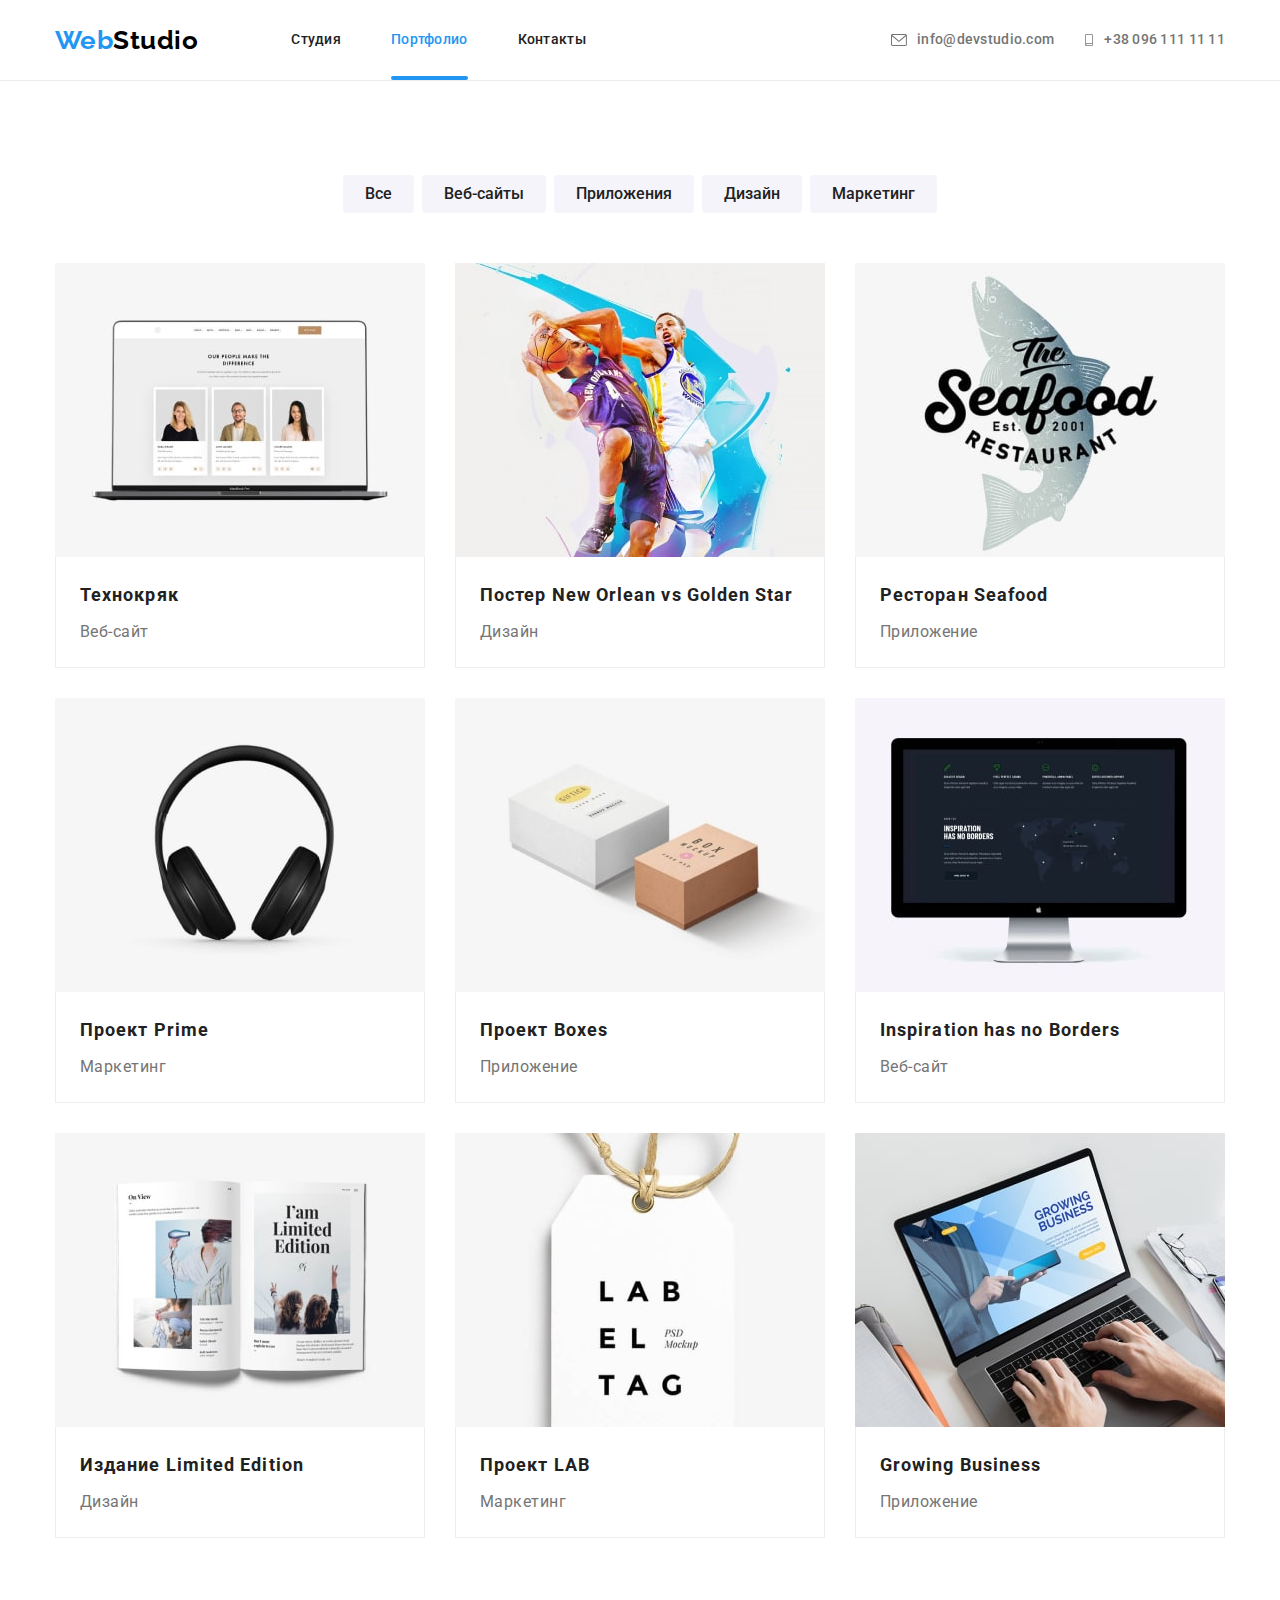
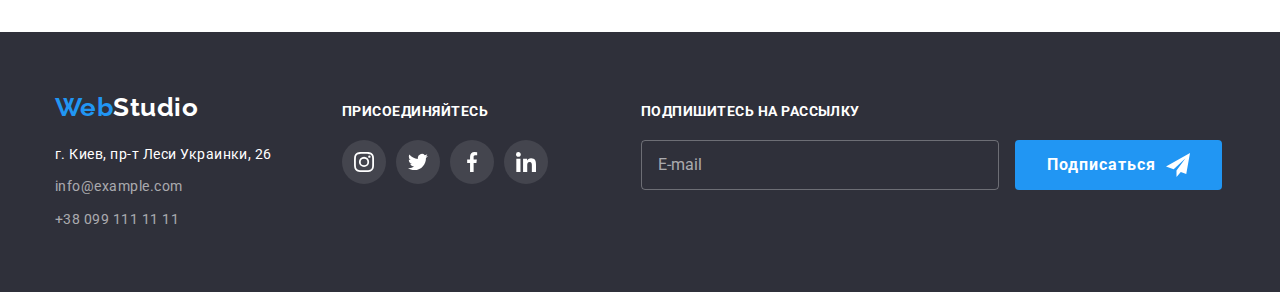
==== portfolio.html @ a0e7c6e5 "Add HW7" ====
<!DOCTYPE html>
<html lang="ru">
  <head>
    <meta charset="UTF-8" />
    <meta http-equiv="X-UA-Compatible" content="IE=edge" />
    <meta name="viewport" content="width=device-width, initial-scale=1.0" />
    <title>Web Studio (Version 2.1)</title>
    <link rel="preconnect" href="https://fonts.googleapis.com" />
    <link rel="preconnect" href="https://fonts.gstatic.com" crossorigin />
    <link
      href="https://fonts.googleapis.com/css2?family=Raleway:wght@700&family=Roboto:wght@400;500;700;900&display=swap"
      rel="stylesheet"
    />
    <link
      rel="stylesheet"
      href="https://cdnjs.cloudflare.com/ajax/libs/modern-normalize/1.1.0/modern-normalize.min.css"
    />
    <link rel="stylesheet" href="./css/styles.css" />
  </head>
  <body>
    <header class="page-header">
      <div class="container main-nav">
        <nav class="main-nav">
          <a href="./index.html" class="logo"><span class="logo-blue">Web</span>Studio</a>
          <ul class="site-nav list">
            <li class="item"><a href="./index.html" class="site-nav-link">Студия</a></li>
            <li class="item">
              <a href="./portfolio.html" class="site-nav-link current">Портфолио</a>
            </li>
            <li class="item"><a href="#" class="site-nav-link">Контакты</a></li>
          </ul>
        </nav>
        <ul class="nav-contacts list">
          <li class="item">
            <a href="mailto:info@devstudio.com" class="nav-contacts-link"
              ><svg class="header-icon" width="16px" height="12px">
                <use href="./images/icons.svg#mail"></use></svg
              >info@devstudio.com</a
            >
          </li>
          <li class="item">
            <a href="tel:+380961111111" class="nav-contacts-link"
              ><svg class="header-icon" width="10px" height="12px">
                <use href="./images/icons.svg#smartphone"></use></svg
              >+38 096 111 11 11</a
            >
          </li>
        </ul>
      </div>
    </header>
    <main>
      <section class="padding">
        <div class="container">
          <ul class="filters">
            <li class="item">
              <button type="button" class="filter secondary">Все</button>
            </li>
            <li class="item">
              <button type="button" class="filter secondary">Веб-сайты</button>
            </li>
            <li class="item">
              <button type="button" class="filter secondary">Приложения</button>
            </li>
            <li class="item">
              <button type="button" class="filter secondary">Дизайн</button>
            </li>
            <li class="item">
              <button type="button" class="filter secondary">Маркетинг</button>
            </li>
          </ul>
          <ul class="filter-products list">
            <li class="item">
              <a href="#" class="products-link">
                <div class="products-thumb">
                  <img
                    src="./images/portfolio/techno.jpg"
                    alt="Технокряк"
                    width="370"
                    height="294"
                    class="photo"
                  />
                  <div class="products-overlay">
                    <p class="thumb-text">
                      Ресурс предлагает комплексные предложения с разным уровнем функционала и
                      сервисов. Все это позволит посетителю получить исчерпывающие сведения о
                      компании или частном лице.
                    </p>
                  </div>
                </div>
                <div class="products-info">
                  <h3 class="products">Технокряк</h3>
                  <p class="products-text">Веб-сайт</p>
                </div>
              </a>
            </li>
            <li class="item">
              <a href="#" class="products-link"
                ><div class="products-thumb">
                  <img
                    src="./images/portfolio/neworlean.jpg"
                    alt="Постер New Orlean vs Golden Star"
                    width="370"
                    height="294"
                    class="photo"
                  />
                  <div class="products-overlay">
                    <p class="thumb-text">
                      Ресурс предлагает комплексные предложения с разным уровнем функционала и
                      сервисов. Все это позволит посетителю получить исчерпывающие сведения о
                      компании или частном лице.
                    </p>
                  </div>
                </div>
                <div class="products-info">
                  <h3 class="products">Постер New Orlean vs Golden Star</h3>
                  <p class="products-text">Дизайн</p>
                </div>
              </a>
            </li>
            <li class="item">
              <a href="#" class="products-link"
                ><div class="products-thumb">
                  <img
                    src="./images/portfolio/seafood.jpg"
                    alt="Ресторан Seafood"
                    width="370"
                    height="294"
                    class="photo"
                  />
                  <div class="products-overlay">
                    <p class="thumb-text">
                      Ресурс предлагает комплексные предложения с разным уровнем функционала и
                      сервисов. Все это позволит посетителю получить исчерпывающие сведения о
                      компании или частном лице.
                    </p>
                  </div>
                </div>
                <div class="products-info">
                  <h3 class="products">Ресторан Seafood</h3>
                  <p class="products-text">Приложение</p>
                </div>
              </a>
            </li>
            <li class="item">
              <a href="#" class="products-link"
                ><div class="products-thumb">
                  <img
                    src="./images/portfolio/prime.jpg"
                    alt="Проект Prime"
                    width="370"
                    height="294"
                    class="photo"
                  />
                  <div class="products-overlay">
                    <p class="thumb-text">
                      Ресурс предлагает комплексные предложения с разным уровнем функционала и
                      сервисов. Все это позволит посетителю получить исчерпывающие сведения о
                      компании или частном лице.
                    </p>
                  </div>
                </div>
                <div class="products-info">
                  <h3 class="products">Проект Prime</h3>
                  <p class="products-text">Маркетинг</p>
                </div>
              </a>
            </li>
            <li class="item">
              <a href="#" class="products-link"
                ><div class="products-thumb">
                  <img
                    src="./images/portfolio/boxes.jpg"
                    alt="Проект Boxes"
                    width="370"
                    height="294"
                    class="photo"
                  />
                  <div class="products-overlay">
                    <p class="thumb-text">
                      Ресурс предлагает комплексные предложения с разным уровнем функционала и
                      сервисов. Все это позволит посетителю получить исчерпывающие сведения о
                      компании или частном лице.
                    </p>
                  </div>
                </div>
                <div class="products-info">
                  <h3 class="products">Проект Boxes</h3>
                  <p class="products-text">Приложение</p>
                </div>
              </a>
            </li>
            <li class="item">
              <a href="#" class="products-link"
                ><div class="products-thumb">
                  <img
                    src="./images/portfolio/inspiration.jpg"
                    alt="Inspiration has no Borders"
                    width="370"
                    height="294"
                    class="photo"
                  />
                  <div class="products-overlay">
                    <p class="thumb-text">
                      Ресурс предлагает комплексные предложения с разным уровнем функционала и
                      сервисов. Все это позволит посетителю получить исчерпывающие сведения о
                      компании или частном лице.
                    </p>
                  </div>
                </div>
                <div class="products-info">
                  <h3 class="products">Inspiration has no Borders</h3>
                  <p class="products-text">Веб-сайт</p>
                </div>
              </a>
            </li>
            <li class="item">
              <a href="#" class="products-link"
                ><div class="products-thumb">
                  <img
                    src="./images/portfolio/limitededition.jpg"
                    alt="Издание Limited Edition"
                    width="370"
                    height="294"
                    class="photo"
                  />
                  <div class="products-overlay">
                    <p class="thumb-text">
                      Ресурс предлагает комплексные предложения с разным уровнем функционала и
                      сервисов. Все это позволит посетителю получить исчерпывающие сведения о
                      компании или частном лице.
                    </p>
                  </div>
                </div>
                <div class="products-info">
                  <h3 class="products">Издание Limited Edition</h3>
                  <p class="products-text">Дизайн</p>
                </div>
              </a>
            </li>
            <li class="item">
              <a href="#" class="products-link"
                ><div class="products-thumb">
                  <img
                    src="./images/portfolio/lab.jpg"
                    alt="Проект LAB"
                    width="370"
                    height="294"
                    class="photo"
                  />
                  <div class="products-overlay">
                    <p class="thumb-text">
                      Ресурс предлагает комплексные предложения с разным уровнем функционала и
                      сервисов. Все это позволит посетителю получить исчерпывающие сведения о
                      компании или частном лице.
                    </p>
                  </div>
                </div>
                <div class="products-info">
                  <h3 class="products">Проект LAB</h3>
                  <p class="products-text">Маркетинг</p>
                </div>
              </a>
            </li>
            <li class="item">
              <a href="#" class="products-link"
                ><div class="products-thumb">
                  <img
                    src="./images/portfolio/growingbusiness.jpg"
                    alt="Growing Business"
                    width="370"
                    height="294"
                    class="photo"
                  />
                  <div class="products-overlay">
                    <p class="thumb-text">
                      Ресурс предлагает комплексные предложения с разным уровнем функционала и
                      сервисов. Все это позволит посетителю получить исчерпывающие сведения о
                      компании или частном лице.
                    </p>
                  </div>
                </div>
                <div class="products-info">
                  <h3 class="products">Growing Business</h3>
                  <p class="products-text">Приложение</p>
                </div>
              </a>
            </li>
          </ul>
        </div>
      </section>
    </main>
    <footer class="footer">
      <div class="footer-container">
        <div>
          <a href="./index.html" class="logo-bottom"><span class="logo-blue">Web</span>Studio</a>
          <address class="address">
            <ul class="list">
              <li class="item">
                <a
                  href="https://goo.gl/maps/PjhiyyhhmWiJJiV29"
                  target="_blank"
                  rel="noopener noreferrer"
                  class="list-address"
                  >г. Киев, пр-т Леси Украинки, 26</a
                >
              </li>
              <li class="item">
                <a href="mailto:info@example.com" class="list-contacts">info@example.com</a>
              </li>
              <li class="item">
                <a href="tel:+380991111111" class="list-contacts">+38 099 111 11 11</a>
              </li>
            </ul>
          </address>
        </div>
        <div class="join-container">
          <h3 class="title">Присоединяйтесь</h3>
          <ul class="join-links">
            <li class="list">
              <a href="#" class="join-icon"
                ><svg width="20" height="20">
                  <use href="./images/icons.svg#instagram"></use></svg
              ></a>
            </li>
            <li class="list">
              <a href="#" class="join-icon"
                ><svg width="20" height="20">
                  <use href="./images/icons.svg#twitter"></use></svg
              ></a>
            </li>
            <li class="list">
              <a href="#" class="join-icon"
                ><svg width="20" height="20">
                  <use href="./images/icons.svg#facebook"></use></svg
              ></a>
            </li>
            <li class="list">
              <a href="#" class="join-icon">
                <svg width="20" height="20">
                  <use href="./images/icons.svg#linkedin"></use></svg
              ></a>
            </li>
          </ul>
        </div>
        <div class="mail-container">
          <h3 class="title">Подпишитесь на рассылку</h3>
          <form class="mail-form" autocomplete="off">
            <input type="email" name="email" placeholder="E-mail" class="mail-input" />
            <button type="submit" class="button primary mail-button">
              Подписаться
              <svg class="icon-mail" width="24" height="24">
                <use href="./images/icons.svg#send"></use>
              </svg>
            </button>
          </form>
        </div>
      </div>
    </footer>
  </body>
</html>
---- css/styles.css ----
:root {
  --primary-text-color: #757575;
  --background-color-main: #ffffff;
  --background-color-secondary: #2f303a;
  --accent-color: #2196f3;
  --secondary-text-color: #212121;
  --logo-main-color: #000000;
  --logo-second-color: #ffffff;
  --icon-main-color: #afb1b8;
}

body {
  background-color: var(--background-color-main);
  color: var(--primary-text-color);
  font-family: Roboto, sans-serif;
  letter-spacing: 0.03em;
}

/* Дополнительные функции */

.list {
  margin: 0px;
  padding: 0px;
  list-style: none;
}

.padding {
  padding-top: 94px;
  padding-bottom: 94px;
}

.margin-bottom {
  margin-top: 94px;
  margin-bottom: 94px;
}

/* Header Section */

.page-header {
  border-bottom: 1px solid #ececec;
}

.container {
  margin: 0 auto;
  padding: 0px 15px;
  width: 1200px;
}

/* Logo */

.logo {
  color: var(--logo-main-color);
  text-decoration: none;
  font-family: Raleway, Tahoma, sans-serif;
  font-weight: 700;
  font-size: 26px;
  line-height: 1.19;
}

.logo-blue {
  color: var(--accent-color);
  text-decoration: none;
  font-family: Raleway, Tahoma, sans-serif;
  font-weight: 700;
  font-size: 26px;
  line-height: 1.19;
}

.logo-bottom {
  display: inline-block;
  margin-bottom: 20px;

  color: var(--logo-second-color);
  text-decoration: none;
  font-family: Raleway, Tahoma, sans-serif;
  font-weight: 700;
  font-size: 26px;
  line-height: 1.19;
}

/* Site-nav */

.site-nav {
  display: flex;
  margin-left: 93px;

  font-weight: 500;
  font-size: 14px;
  line-height: 1.14;
  letter-spacing: 0.02em;
  color: var(--secondary-text-color);
}

.site-nav .item + .item {
  margin-left: 50px;
}

.site-nav-link {
  position: relative;
  transition: color 250ms cubic-bezier(0.4, 0, 0.2, 1);

  display: block;
  padding-top: 32px;
  padding-bottom: 32px;

  color: var(--secondary-text-color);
  text-decoration: none;
}

.current {
  color: var(--accent-color);
}

.current::after {
  content: '';
  position: absolute;
  left: 0;
  bottom: 0;

  display: inline-block;
  width: 100%;
  height: 4px;
  background-color: var(--accent-color);
  border-radius: 2px;
}

/* Main-nav */

.main-nav {
  display: flex;
  align-items: center;
}

/* Nav-contacts */

.nav-contacts {
  display: flex;
  margin-left: auto;
}

.nav-contacts .item + .item {
  margin-left: 30px;
}

.site-nav-link:hover,
.site-nav-link:focus,
.nav-contacts-link:hover,
.nav-contacts-link:focus,
.list-address:hover,
.list-address:focus,
.list-contacts:hover,
.list-contacts:focus {
  color: var(--accent-color);
}

.nav-contacts-link {
  display: flex;
  align-items: center;
  padding-top: 32px;
  padding-bottom: 32px;
  transition: color 250ms cubic-bezier(0.4, 0, 0.2, 1);

  font-weight: 500;
  font-size: 14px;
  line-height: 1.14;
  letter-spacing: 0.02em;
  color: inherit;
  text-decoration: none;
}

/* Main Section */

.hero {
  padding-top: 200px;
  padding-bottom: 200px;
  text-align: center;
  background-color: #c4c4c4;
}

.overlay {
  max-width: 1600px;
  height: 600px;
  margin-left: auto;
  margin-right: auto;
  background-image: linear-gradient(to bottom, rgba(47, 48, 58, 0.4), rgba(47, 48, 58, 0.4)),
    url(../images/companyteam.jpg);
}

.hero-title {
  max-width: 696px;
  margin-top: 0px;
  margin-right: auto;
  margin-bottom: 30px;
  margin-left: auto;
  text-align: center;

  font-weight: 900;
  font-size: 44px;
  line-height: 1.36;
  letter-spacing: 0.06em;
  text-transform: uppercase;
  color: var(--background-color-main);
}

.button.primary {
  padding: 10px 32px;
  border-radius: 4px;
  min-width: 200px;
  text-align: center;
  border: none;
  transition: background-color 250ms cubic-bezier(0.4, 0, 0.2, 1);

  font-weight: 700;
  font-size: 16px;
  line-height: 1.88;
  letter-spacing: 0.06em;
  background-color: var(--accent-color);
  color: var(--background-color-main);
  cursor: pointer;
}

.button.primary:hover,
.button.primary:focus {
  background-color: #188ce8;
  color: var(--background-color-main);
}

/* Section-details */

.section-details-info {
  display: flex;
}

.section-details-info .item + .item {
  margin-left: 30px;
}

.section-details .title {
  color: var(--secondary-text-color);
}

.title {
  margin-top: 0px;
  margin-bottom: 10px;
  font-weight: 700;
  font-size: 14px;
  line-height: 1.14;
  text-transform: uppercase;
}

.section-details-text {
  width: 270px;
  margin-top: 0px;
  margin-bottom: 0px;
  font-size: 14px;
  line-height: 1.71;
}

/* Section-photo */

.section-photo {
  padding-bottom: 94px;
}

.section-photo-info {
  display: flex;
}

.img {
  display: block;
}

.section-photo-info .item + .item {
  margin-left: 30px;
}

.main-title {
  margin: 0 auto 50px;

  font-weight: 700;
  font-size: 36px;
  line-height: 1.16;
  text-align: center;
  color: var(--secondary-text-color);
}

.photo-thumb {
  position: relative;
}

.section-photo .title {
  position: absolute;
  bottom: 0;
  width: 100%;
  height: 70px;
  background-color: rgba(47, 48, 58, 0.8);
  text-align: center;
  padding-top: 27px;

  margin-top: 0px;
  margin-bottom: 0px;
  font-weight: 700;
  font-size: 14px;
  line-height: 1.14;
  text-transform: uppercase;
  color: var(--logo-second-color);
}

/* Section-team */

.section-team {
  background-color: #f5f4fa;
}

.section-team-info {
  display: flex;
}

.section-team-info .item {
  background-color: var(--background-color-main);
  border-radius: 0px 0px 4px 4px;
  box-shadow: 0px 1px 3px rgb(0 0 0 / 12%), 0px 1px 1px rgb(0 0 0 / 14%),
    0px 2px 1px rgb(0 0 0 / 20%);
}

.section-team-info .item + .item {
  margin-left: 30px;
}

.team-all {
  padding-top: 30px;
  padding-bottom: 30px;
  padding-left: 32px;
  padding-right: 32px;
}

.section-team .work {
  text-align: center;
  margin-top: 0px;

  font-weight: 500;
  font-size: 16px;
  line-height: 1.18;
  color: var(--secondary-text-color);
}

.work-profession {
  margin-top: 0px;
  margin-bottom: 0px;
  text-align: center;

  font-size: 16px;
  line-height: 1.18;
}

/* Section Clients */

/* Footer */

.footer {
  background-color: var(--background-color-secondary);
  padding-top: 60px;
  padding-bottom: 60px;
}

.list-contacts {
  transition: color 250ms cubic-bezier(0.4, 0, 0.2, 1);
  font-style: normal;
  font-size: 14px;
  line-height: 1.71;
  color: rgba(255, 255, 255, 0.6);
  text-decoration: none;
}

.list-address {
  transition: color 250ms cubic-bezier(0.4, 0, 0.2, 1);
  font-style: normal;
  font-size: 14px;
  line-height: 1.71;
  color: var(--background-color-main);
  text-decoration: none;
}

.address .item + .item {
  margin-top: 9px;
}

.footer .title {
  margin-top: 0px;
  margin-bottom: 20px;
  font-weight: 700;
  font-size: 14px;
  line-height: 1.14;
  text-transform: uppercase;
  color: var(--logo-second-color);
}

.footer-container {
  display: flex;
  align-items: baseline;
  margin: 0 auto;
  padding: 0px 15px;
  width: 1200px;
}

.join-container {
  margin-left: 70px;
}

.mail-container {
  margin-left: 93px;
}

.mail-button {
  display: inline-flex;
  align-items: center;
  justify-content: center;
  margin-left: 12px;
}

.icon-mail {
  margin-left: 10px;
}

/* Portfolio */

.photo {
  display: block;
}

.filters {
  display: flex;
  padding: 0 0 0 0;
  margin: 0 auto 50px;
  justify-content: center;

  color: var(--secondary-text-color);
  list-style: none;
}

.filters .item + .item {
  margin-left: 8px;
}

.filter.secondary {
  transition: background-color 250ms cubic-bezier(0.4, 0, 0.2, 1),
    color 250ms cubic-bezier(0.4, 0, 0.2, 1), box-shadow 250ms cubic-bezier(0.4, 0, 0.2, 1);
  border: none;
  border-radius: 4px;
  padding: 6px 22px;

  text-align: center;
  font-weight: 500;
  font-size: 16px;
  line-height: 1.62;
  background-color: #f5f4fa;
  color: var(--secondary-text-color);
  cursor: pointer;
}

.filter.secondary:hover,
.filter.secondary:focus {
  background-color: var(--accent-color);
  color: var(--background-color-main);
  box-shadow: 0px 3px 1px rgba(0, 0, 0, 0.1), 0px 1px 2px rgba(0, 0, 0, 0.08),
    0px 2px 2px rgba(0, 0, 0, 0.12);
}

/* Products (Filters) */

.filter-products {
  display: flex;
  flex-wrap: wrap;
}

.filter-products .item {
  width: 370px;
  margin-right: 30px;
  margin-bottom: 30px;
}

.filter-products .item:nth-child(3n) {
  margin-right: 0px;
}

.filter-products .item:nth-last-child(-n + 3) {
  margin-bottom: 0px;
}

/* Products and Photo */

.products {
  margin-top: 0px;
  margin-bottom: 4px;

  font-weight: 700;
  font-size: 18px;
  line-height: 2;
  letter-spacing: 0.06em;
  color: var(--secondary-text-color);
}

.products-info {
  margin-top: 0px;
  padding: 20px 24px;
  border-bottom: 1px solid #eeeeee;
  border-left: 1px solid #eeeeee;
  border-right: 1px solid #eeeeee;
}

.products-text {
  margin-top: 0px;
  margin-bottom: 0px;

  font-size: 16px;
  line-height: 1.87;
  color: var(--primary-text-color);
}

.products-link {
  transition: box-shadow 250ms cubic-bezier(0.4, 0, 0.2, 1);
  display: inline-block;
  text-decoration: none;
}

.products-link:hover,
.products-link:focus {
  box-shadow: 0px 1px 1px rgba(0, 0, 0, 0.12), 0px 4px 4px rgba(0, 0, 0, 0.06),
    1px 4px 6px rgba(0, 0, 0, 0.16);
}

.products-link:hover .products-overlay,
.products-link:focus .products-overlay {
  opacity: 1;
  transform: translateY(0);
}

.products-thumb {
  position: relative;
  overflow: hidden;
}

.products-overlay {
  position: absolute;
  opacity: 0;
  top: 0;
  left: 0;
  width: 100%;
  height: 100%;
  background-color: rgba(33, 150, 243, 0.9);

  transform: translateY(+100%);
  transition: transform 250ms cubic-bezier(0.4, 0, 0.2, 1),
    opacity 250ms cubic-bezier(0.4, 0, 0.2, 1);
  pointer-events: none;
}

.thumb-text {
  margin: 0;
  padding: 63px 24px;
  color: #ffffff;
  font-weight: 400;
  font-size: 18px;
  line-height: 1.56;
  letter-spacing: 0.03em;
}

/* Vector */

.header-icon {
  margin-right: 10px;
  fill: currentColor;
}

.features-text {
  display: flex;
  justify-content: center;
  align-items: center;

  width: 270px;
  height: 120px;
  background-color: #f5f4fa;
}

.title-text {
  margin-top: 30px;
  margin-bottom: 10px;

  font-weight: 700;
  font-size: 14px;
  line-height: 1.14;
  text-transform: uppercase;
  color: var(--secondary-text-color);
}

.team-links {
  display: flex;
  list-style: none;
  margin-top: 16px;
  padding: 0px;
}

.team-links .list + .list {
  margin-left: 10px;
}

.team-icon {
  transition: background-color 250ms cubic-bezier(0.4, 0, 0.2, 1),
    fill 250ms cubic-bezier(0.4, 0, 0.2, 1);
  display: flex;
  width: 44px;
  height: 44px;
  border-radius: 50%;
  background-color: var(--background-color-main);
  fill: var(--icon-main-color);
  align-items: center;
  justify-content: center;
}

.team-icon:hover,
.team-icon:focus {
  background-color: var(--accent-color);
  fill: var(--background-color-main);
}

/* Vector Clients-icon */

.clients-links {
  display: flex;
}

.clients-icon {
  transition: fill 250ms cubic-bezier(0.4, 0, 0.2, 1);
  display: flex;
  width: 170px;
  height: 92px;
  fill: var(--icon-main-color);
  align-items: center;
  justify-content: center;
}

.clients-links .list {
  transition: border-color 250ms cubic-bezier(0.4, 0, 0.2, 1);
  width: 170px;
  height: 92px;
  border: 1px solid var(--icon-main-color);
  border-radius: 4px;
}

.clients-links .list + .list {
  margin-left: 30px;
}

.clients-icon:hover,
.clients-icon:focus {
  fill: var(--accent-color);
}

.clients-links .list:hover,
.clients-links .list:focus {
  border-color: var(--accent-color);
}

.join-icon {
  transition: background-color 250ms cubic-bezier(0.4, 0, 0.2, 1);
  display: flex;
  width: 44px;
  height: 44px;
  border-radius: 50%;
  background-color: rgba(255, 255, 255, 0.1);
  fill: var(--background-color-main);
  align-items: center;
  justify-content: center;
}

.join-icon:hover,
.join-icon:focus {
  background-color: var(--accent-color);
  fill: var(--background-color-main);
}

.join-links {
  display: flex;
  list-style: none;
  margin: 0px;
  padding: 0px;
}

.join-links .list + .list {
  margin-left: 10px;
}

.mail-input {
  width: 358px;
  margin: 0px;
  padding: 15px 16px;

  border-radius: 4px;
  border: 1px solid rgba(255, 255, 255, 0.3);
  transition: border 250ms cubic-bezier(0.4, 0, 0.2, 1);
  background-color: rgba(33, 150, 243, 0);
  color: rgba(255, 255, 255, 0.6);
  outline: none;
}

.mail-input:focus {
  border: 1px solid var(--accent-color);
}

.mail-input::placeholder {
  font-weight: 400;
  font-size: 16px;
  line-height: 1.25;
  color: rgba(255, 255, 255, 0.6);
}

/* Backdrop */

.backdrop {
  position: fixed;
  top: 0;
  left: 0;
  opacity: 1;
  width: 100%;
  height: 100%;
  background-color: rgba(0, 0, 0, 0.2);
  transition: opacity 250ms cubic-bezier(0.4, 0, 0.2, 1);
}

.backdrop.is-hidden {
  opacity: 0;
  pointer-events: none;
}

.backdrop.is-hidden .modal {
  transform: translate(-50%, -50%) scale(1.2);
}

/* Modal */

.icon-modal {
  transition: fill 250ms cubic-bezier(0.4, 0, 0.2, 1);
  position: absolute;
  top: 8px;
  right: 8px;

  display: inline-flex;
  justify-content: center;
  align-items: center;
  cursor: pointer;

  width: 30px;
  height: 30px;
  padding: 0;
  fill: var(--logo-main-color);
  background-color: var(--background-color-main);
  border: 1px solid rgba(0, 0, 0, 0.1);
  border-radius: 50%;
}

.icon-modal:hover,
.icon-modal:focus {
  fill: var(--accent-color);
}

.modal {
  position: absolute;
  top: 50%;
  left: 50%;
  transform: translate(-50%, -50%) scale(1);
  transition: transform 250ms cubic-bezier(0.4, 0, 0.2, 1);

  padding: 40px 39px 40px 41px;
  min-width: 528px;
  min-height: 581px;
  background-color: var(--background-color-main);
  box-shadow: 0px 1px 3px rgba(0, 0, 0, 0.12), 0px 1px 1px rgba(0, 0, 0, 0.14),
    0px 2px 1px rgba(0, 0, 0, 0.2);
  border-radius: 4px;
}

.modal-title {
  margin: 0 auto 12px;
  font-weight: 700;
  font-size: 20px;
  line-height: 1.15;
  text-align: center;
  color: var(--secondary-text-color);
}

.form {
  width: 448px;
}

.form-field {
  position: relative;
  display: flex;
  flex-direction: column;
  margin-bottom: 10px;
}

.icon-form {
  position: absolute;
  bottom: 11px;
  left: 12px;
  transition: fill 250ms cubic-bezier(0.4, 0, 0.2, 1);
}

.form-input {
  margin: 0px;
  padding: 11px 12px 11px 42px;
  border-radius: 4px;
  border: 1px solid rgba(33, 33, 33, 0.2);
  transition: border 250ms cubic-bezier(0.4, 0, 0.2, 1);
  outline: none;

  font-weight: 400;
  font-size: 12px;
  line-height: 1.16;
  letter-spacing: 0.01em;
}

.form-input:focus {
  border: 1px solid var(--accent-color);
}

.form-input:focus + .icon-form {
  fill: var(--accent-color);
}

.form-field .form-label {
  margin-bottom: 4px;

  font-weight: 400;
  font-size: 12px;
  line-height: 1.16;
  letter-spacing: 0.01em;
}

.comment {
  width: 100%;
  height: 120px;
  margin: 0px;
  padding: 12px 16px;
  border-radius: 4px;
  border: 1px solid rgba(33, 33, 33, 0.2);
  transition: border 250ms cubic-bezier(0.4, 0, 0.2, 1);
  outline: none;
  resize: none;

  font-weight: 400;
  font-size: 12px;
  line-height: 1.16;
  letter-spacing: 0.01em;
}

.comment:focus {
  border: 1px solid var(--accent-color);
}

.comment::placeholder {
  font-weight: 400;
  font-size: 14px;
  line-height: 16px;
  letter-spacing: 0.01em;
  color: rgba(117, 117, 117, 0.5);
}

.submit-field {
  text-align: center;
}

.policy-field .policy-label {
  font-size: 14px;
  line-height: 1.71;
  letter-spacing: 0.03em;
  margin-left: 8px;
}

.policy-field {
  width: 100%;
  display: inline-flex;
  align-items: center;
  justify-content: center;
  margin-bottom: 30px;
  margin-top: 10px;
}

.policy-link {
  color: var(--accent-color);
}

.checkbox {
  position: absolute;
  width: 1px;
  height: 1px;
  margin: -1px;
  border: 0;
  padding: 0;
  clip: rect(0 0 0 0);
  overflow: hidden;
}

.checkbox-icon {
  display: inline-block;
  width: 16px;
  height: 15px;
  fill: var(--background-color-main);
  border: 2px solid var(--secondary-text-color);
  border-radius: 4px;
}

.checkbox:checked + .checkbox-icon {
  background-image: url('../images/check.svg');
  background-size: contain;
  background-origin: border-box;

  background-color: var(--accent-color);
  border-color: var(--accent-color);
}
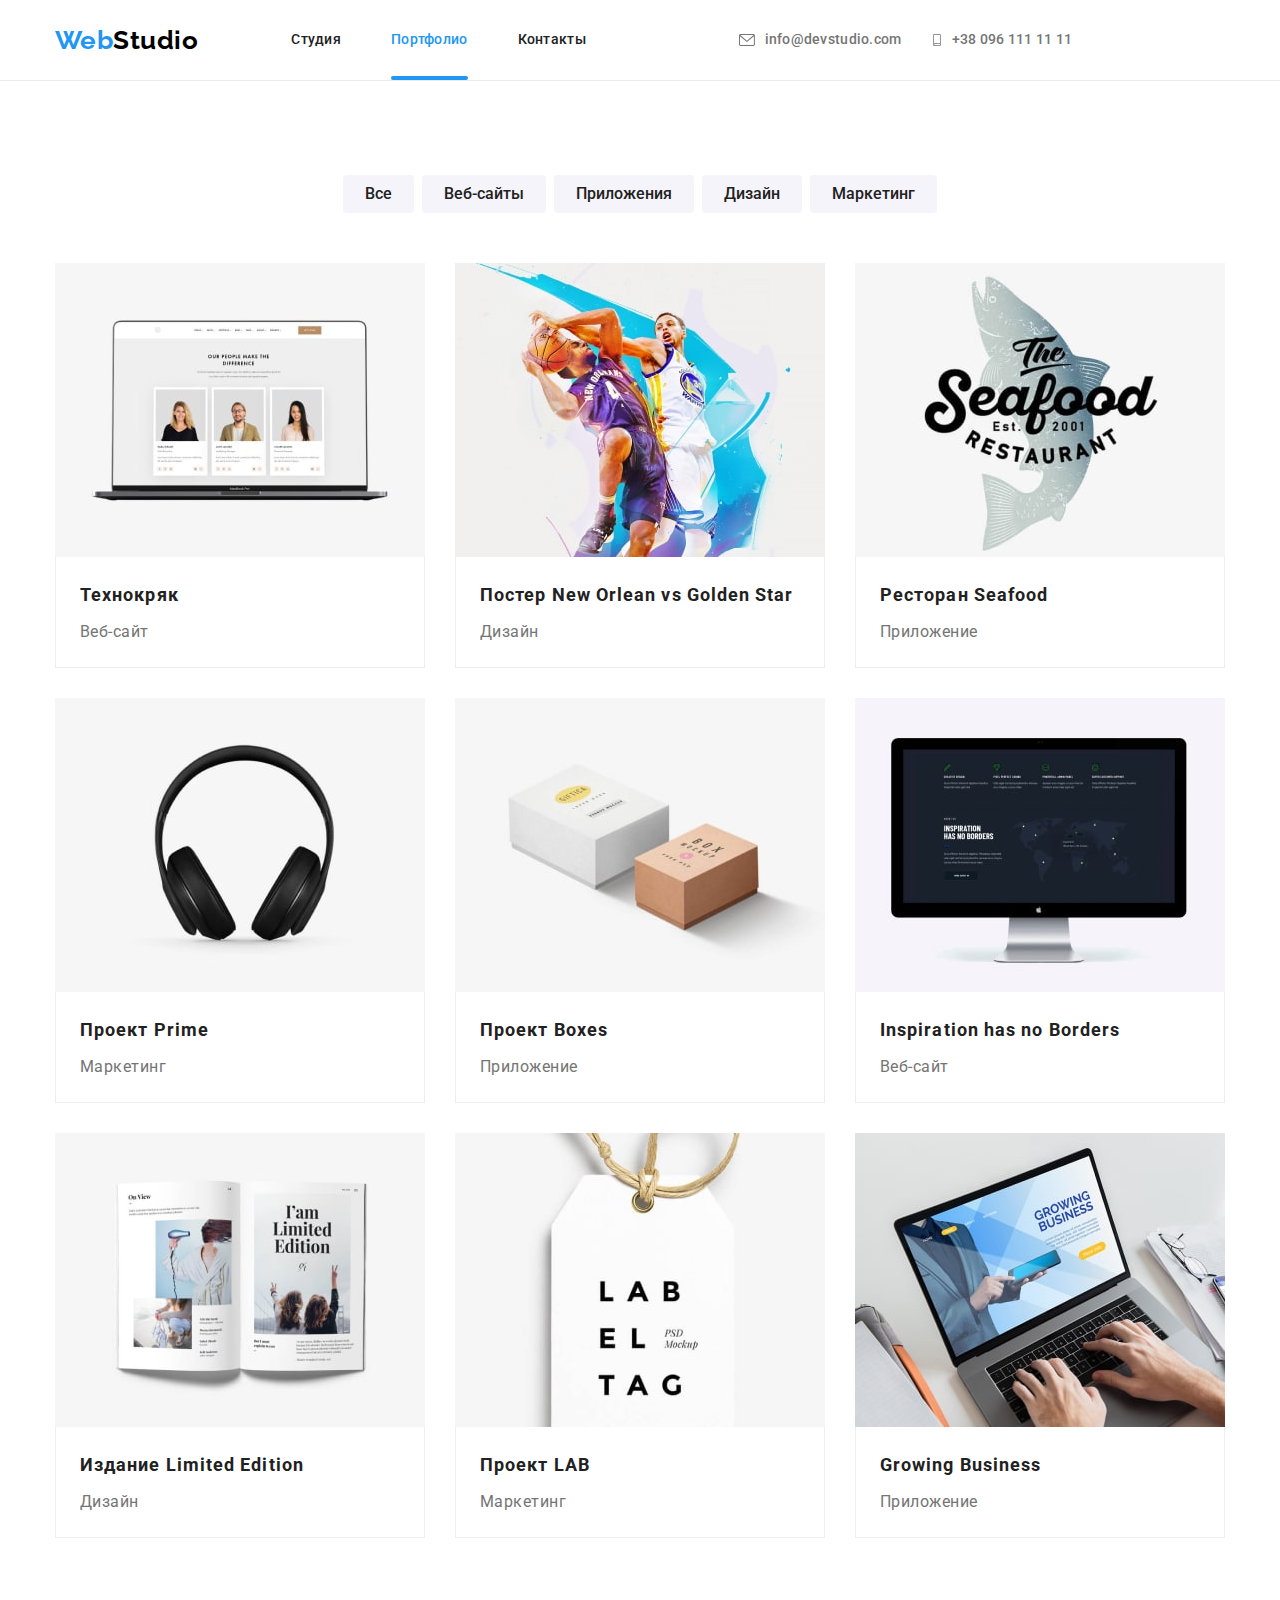
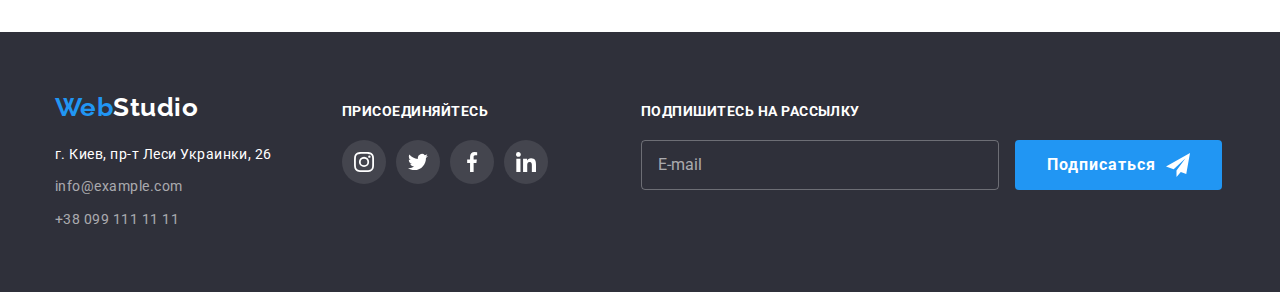
==== commit 44ab615d: "Add BEM HW7" ====
--- a/portfolio.html
+++ b/portfolio.html
@@ -21,26 +21,30 @@
     <header class="page-header">
       <div class="container main-nav">
         <nav class="main-nav">
-          <a href="./index.html" class="logo"><span class="logo-blue">Web</span>Studio</a>
-          <ul class="site-nav list">
-            <li class="item"><a href="./index.html" class="site-nav-link">Студия</a></li>
-            <li class="item">
-              <a href="./portfolio.html" class="site-nav-link current">Портфолио</a>
-            </li>
-            <li class="item"><a href="#" class="site-nav-link">Контакты</a></li>
+          <a href="./index.html" class="main-nav__logo"><span class="logo-blue">Web</span>Studio</a>
+          <ul class="site-nav">
+            <li class="site-nav__item">
+              <a href="./index.html" class="site-nav__link">Студия</a>
+            </li>
+            <li class="site-nav__item">
+              <a href="./portfolio.html" class="site-nav__link site-nav__link--current"
+                >Портфолио</a
+              >
+            </li>
+            <li class="site-nav__item"><a href="#" class="site-nav__link">Контакты</a></li>
           </ul>
         </nav>
-        <ul class="nav-contacts list">
-          <li class="item">
-            <a href="mailto:info@devstudio.com" class="nav-contacts-link"
-              ><svg class="header-icon" width="16px" height="12px">
+        <ul class="nav-contacts">
+          <li class="nav-contacts__item">
+            <a href="mailto:info@devstudio.com" class="nav-contacts__link"
+              ><svg class="nav-contacts__icon" width="16px" height="12px">
                 <use href="./images/icons.svg#mail"></use></svg
               >info@devstudio.com</a
             >
           </li>
-          <li class="item">
-            <a href="tel:+380961111111" class="nav-contacts-link"
-              ><svg class="header-icon" width="10px" height="12px">
+          <li class="nav-contacts__item">
+            <a href="tel:+380961111111" class="nav-contacts__link"
+              ><svg class="nav-contacts__icon" width="10px" height="12px">
                 <use href="./images/icons.svg#smartphone"></use></svg
               >+38 096 111 11 11</a
             >
@@ -49,239 +53,239 @@
       </div>
     </header>
     <main>
-      <section class="padding">
+      <section class="section-products">
         <div class="container">
           <ul class="filters">
-            <li class="item">
-              <button type="button" class="filter secondary">Все</button>
-            </li>
-            <li class="item">
-              <button type="button" class="filter secondary">Веб-сайты</button>
-            </li>
-            <li class="item">
-              <button type="button" class="filter secondary">Приложения</button>
-            </li>
-            <li class="item">
-              <button type="button" class="filter secondary">Дизайн</button>
-            </li>
-            <li class="item">
-              <button type="button" class="filter secondary">Маркетинг</button>
+            <li class="filters__item">
+              <button type="button" class="filters__button">Все</button>
+            </li>
+            <li class="filters__item">
+              <button type="button" class="filters__button">Веб-сайты</button>
+            </li>
+            <li class="filters__item">
+              <button type="button" class="filters__button">Приложения</button>
+            </li>
+            <li class="filters__item">
+              <button type="button" class="filters__button">Дизайн</button>
+            </li>
+            <li class="filters__item">
+              <button type="button" class="filters__button">Маркетинг</button>
             </li>
           </ul>
-          <ul class="filter-products list">
-            <li class="item">
-              <a href="#" class="products-link">
-                <div class="products-thumb">
+          <ul class="filter-products">
+            <li class="filter-products__item">
+              <a href="#" class="filter-products__link">
+                <div class="filter-products__thumb">
                   <img
                     src="./images/portfolio/techno.jpg"
                     alt="Технокряк"
                     width="370"
                     height="294"
-                    class="photo"
-                  />
-                  <div class="products-overlay">
-                    <p class="thumb-text">
-                      Ресурс предлагает комплексные предложения с разным уровнем функционала и
-                      сервисов. Все это позволит посетителю получить исчерпывающие сведения о
-                      компании или частном лице.
-                    </p>
-                  </div>
-                </div>
-                <div class="products-info">
-                  <h3 class="products">Технокряк</h3>
-                  <p class="products-text">Веб-сайт</p>
-                </div>
-              </a>
-            </li>
-            <li class="item">
-              <a href="#" class="products-link"
-                ><div class="products-thumb">
+                    class="filter-products__photo"
+                  />
+                  <div class="filter-products__overlay">
+                    <p class="filter-products__text">
+                      Ресурс предлагает комплексные предложения с разным уровнем функционала и
+                      сервисов. Все это позволит посетителю получить исчерпывающие сведения о
+                      компании или частном лице.
+                    </p>
+                  </div>
+                </div>
+                <div class="filter-products__meta">
+                  <h3 class="filter-products__name">Технокряк</h3>
+                  <p class="filter-products__type">Веб-сайт</p>
+                </div>
+              </a>
+            </li>
+            <li class="filter-products__item">
+              <a href="#" class="filter-products__link"
+                ><div class="filter-products__thumb">
                   <img
                     src="./images/portfolio/neworlean.jpg"
                     alt="Постер New Orlean vs Golden Star"
                     width="370"
                     height="294"
-                    class="photo"
-                  />
-                  <div class="products-overlay">
-                    <p class="thumb-text">
-                      Ресурс предлагает комплексные предложения с разным уровнем функционала и
-                      сервисов. Все это позволит посетителю получить исчерпывающие сведения о
-                      компании или частном лице.
-                    </p>
-                  </div>
-                </div>
-                <div class="products-info">
-                  <h3 class="products">Постер New Orlean vs Golden Star</h3>
-                  <p class="products-text">Дизайн</p>
-                </div>
-              </a>
-            </li>
-            <li class="item">
-              <a href="#" class="products-link"
-                ><div class="products-thumb">
+                    class="filter-products__photo"
+                  />
+                  <div class="filter-products__overlay">
+                    <p class="filter-products__text">
+                      Ресурс предлагает комплексные предложения с разным уровнем функционала и
+                      сервисов. Все это позволит посетителю получить исчерпывающие сведения о
+                      компании или частном лице.
+                    </p>
+                  </div>
+                </div>
+                <div class="filter-products__meta">
+                  <h3 class="filter-products__name">Постер New Orlean vs Golden Star</h3>
+                  <p class="filter-products__type">Дизайн</p>
+                </div>
+              </a>
+            </li>
+            <li class="filter-products__item">
+              <a href="#" class="filter-products__link"
+                ><div class="filter-products__thumb">
                   <img
                     src="./images/portfolio/seafood.jpg"
                     alt="Ресторан Seafood"
                     width="370"
                     height="294"
-                    class="photo"
-                  />
-                  <div class="products-overlay">
-                    <p class="thumb-text">
-                      Ресурс предлагает комплексные предложения с разным уровнем функционала и
-                      сервисов. Все это позволит посетителю получить исчерпывающие сведения о
-                      компании или частном лице.
-                    </p>
-                  </div>
-                </div>
-                <div class="products-info">
-                  <h3 class="products">Ресторан Seafood</h3>
-                  <p class="products-text">Приложение</p>
-                </div>
-              </a>
-            </li>
-            <li class="item">
-              <a href="#" class="products-link"
-                ><div class="products-thumb">
+                    class="filter-products__photo"
+                  />
+                  <div class="filter-products__overlay">
+                    <p class="filter-products__text">
+                      Ресурс предлагает комплексные предложения с разным уровнем функционала и
+                      сервисов. Все это позволит посетителю получить исчерпывающие сведения о
+                      компании или частном лице.
+                    </p>
+                  </div>
+                </div>
+                <div class="filter-products__meta">
+                  <h3 class="filter-products__name">Ресторан Seafood</h3>
+                  <p class="filter-products__type">Приложение</p>
+                </div>
+              </a>
+            </li>
+            <li class="filter-products__item">
+              <a href="#" class="filter-products__link"
+                ><div class="filter-products__thumb">
                   <img
                     src="./images/portfolio/prime.jpg"
                     alt="Проект Prime"
                     width="370"
                     height="294"
-                    class="photo"
-                  />
-                  <div class="products-overlay">
-                    <p class="thumb-text">
-                      Ресурс предлагает комплексные предложения с разным уровнем функционала и
-                      сервисов. Все это позволит посетителю получить исчерпывающие сведения о
-                      компании или частном лице.
-                    </p>
-                  </div>
-                </div>
-                <div class="products-info">
-                  <h3 class="products">Проект Prime</h3>
-                  <p class="products-text">Маркетинг</p>
-                </div>
-              </a>
-            </li>
-            <li class="item">
-              <a href="#" class="products-link"
-                ><div class="products-thumb">
+                    class="filter-products__photo"
+                  />
+                  <div class="filter-products__overlay">
+                    <p class="filter-products__text">
+                      Ресурс предлагает комплексные предложения с разным уровнем функционала и
+                      сервисов. Все это позволит посетителю получить исчерпывающие сведения о
+                      компании или частном лице.
+                    </p>
+                  </div>
+                </div>
+                <div class="filter-products__meta">
+                  <h3 class="filter-products__name">Проект Prime</h3>
+                  <p class="filter-products__type">Маркетинг</p>
+                </div>
+              </a>
+            </li>
+            <li class="filter-products__item">
+              <a href="#" class="filter-products__link"
+                ><div class="filter-products__thumb">
                   <img
                     src="./images/portfolio/boxes.jpg"
                     alt="Проект Boxes"
                     width="370"
                     height="294"
-                    class="photo"
-                  />
-                  <div class="products-overlay">
-                    <p class="thumb-text">
-                      Ресурс предлагает комплексные предложения с разным уровнем функционала и
-                      сервисов. Все это позволит посетителю получить исчерпывающие сведения о
-                      компании или частном лице.
-                    </p>
-                  </div>
-                </div>
-                <div class="products-info">
-                  <h3 class="products">Проект Boxes</h3>
-                  <p class="products-text">Приложение</p>
-                </div>
-              </a>
-            </li>
-            <li class="item">
-              <a href="#" class="products-link"
-                ><div class="products-thumb">
+                    class="filter-products__photo"
+                  />
+                  <div class="filter-products__overlay">
+                    <p class="filter-products__text">
+                      Ресурс предлагает комплексные предложения с разным уровнем функционала и
+                      сервисов. Все это позволит посетителю получить исчерпывающие сведения о
+                      компании или частном лице.
+                    </p>
+                  </div>
+                </div>
+                <div class="filter-products__meta">
+                  <h3 class="filter-products__name">Проект Boxes</h3>
+                  <p class="filter-products__type">Приложение</p>
+                </div>
+              </a>
+            </li>
+            <li class="filter-products__item">
+              <a href="#" class="filter-products__link"
+                ><div class="filter-products__thumb">
                   <img
                     src="./images/portfolio/inspiration.jpg"
                     alt="Inspiration has no Borders"
                     width="370"
                     height="294"
-                    class="photo"
-                  />
-                  <div class="products-overlay">
-                    <p class="thumb-text">
-                      Ресурс предлагает комплексные предложения с разным уровнем функционала и
-                      сервисов. Все это позволит посетителю получить исчерпывающие сведения о
-                      компании или частном лице.
-                    </p>
-                  </div>
-                </div>
-                <div class="products-info">
-                  <h3 class="products">Inspiration has no Borders</h3>
-                  <p class="products-text">Веб-сайт</p>
-                </div>
-              </a>
-            </li>
-            <li class="item">
-              <a href="#" class="products-link"
-                ><div class="products-thumb">
+                    class="filter-products__photo"
+                  />
+                  <div class="filter-products__overlay">
+                    <p class="filter-products__text">
+                      Ресурс предлагает комплексные предложения с разным уровнем функционала и
+                      сервисов. Все это позволит посетителю получить исчерпывающие сведения о
+                      компании или частном лице.
+                    </p>
+                  </div>
+                </div>
+                <div class="filter-products__meta">
+                  <h3 class="filter-products__name">Inspiration has no Borders</h3>
+                  <p class="filter-products__type">Веб-сайт</p>
+                </div>
+              </a>
+            </li>
+            <li class="filter-products__item">
+              <a href="#" class="filter-products__link"
+                ><div class="filter-products__thumb">
                   <img
                     src="./images/portfolio/limitededition.jpg"
                     alt="Издание Limited Edition"
                     width="370"
                     height="294"
-                    class="photo"
-                  />
-                  <div class="products-overlay">
-                    <p class="thumb-text">
-                      Ресурс предлагает комплексные предложения с разным уровнем функционала и
-                      сервисов. Все это позволит посетителю получить исчерпывающие сведения о
-                      компании или частном лице.
-                    </p>
-                  </div>
-                </div>
-                <div class="products-info">
-                  <h3 class="products">Издание Limited Edition</h3>
-                  <p class="products-text">Дизайн</p>
-                </div>
-              </a>
-            </li>
-            <li class="item">
-              <a href="#" class="products-link"
-                ><div class="products-thumb">
+                    class="filter-products__photo"
+                  />
+                  <div class="filter-products__overlay">
+                    <p class="filter-products__text">
+                      Ресурс предлагает комплексные предложения с разным уровнем функционала и
+                      сервисов. Все это позволит посетителю получить исчерпывающие сведения о
+                      компании или частном лице.
+                    </p>
+                  </div>
+                </div>
+                <div class="filter-products__meta">
+                  <h3 class="filter-products__name">Издание Limited Edition</h3>
+                  <p class="filter-products__type">Дизайн</p>
+                </div>
+              </a>
+            </li>
+            <li class="filter-products__item">
+              <a href="#" class="filter-products__link"
+                ><div class="filter-products__thumb">
                   <img
                     src="./images/portfolio/lab.jpg"
                     alt="Проект LAB"
                     width="370"
                     height="294"
-                    class="photo"
-                  />
-                  <div class="products-overlay">
-                    <p class="thumb-text">
-                      Ресурс предлагает комплексные предложения с разным уровнем функционала и
-                      сервисов. Все это позволит посетителю получить исчерпывающие сведения о
-                      компании или частном лице.
-                    </p>
-                  </div>
-                </div>
-                <div class="products-info">
-                  <h3 class="products">Проект LAB</h3>
-                  <p class="products-text">Маркетинг</p>
-                </div>
-              </a>
-            </li>
-            <li class="item">
-              <a href="#" class="products-link"
-                ><div class="products-thumb">
+                    class="filter-products__photo"
+                  />
+                  <div class="filter-products__overlay">
+                    <p class="filter-products__text">
+                      Ресурс предлагает комплексные предложения с разным уровнем функционала и
+                      сервисов. Все это позволит посетителю получить исчерпывающие сведения о
+                      компании или частном лице.
+                    </p>
+                  </div>
+                </div>
+                <div class="filter-products__meta">
+                  <h3 class="filter-products__name">Проект LAB</h3>
+                  <p class="filter-products__type">Маркетинг</p>
+                </div>
+              </a>
+            </li>
+            <li class="filter-products__item">
+              <a href="#" class="filter-products__link"
+                ><div class="filter-products__thumb">
                   <img
                     src="./images/portfolio/growingbusiness.jpg"
                     alt="Growing Business"
                     width="370"
                     height="294"
-                    class="photo"
-                  />
-                  <div class="products-overlay">
-                    <p class="thumb-text">
-                      Ресурс предлагает комплексные предложения с разным уровнем функционала и
-                      сервисов. Все это позволит посетителю получить исчерпывающие сведения о
-                      компании или частном лице.
-                    </p>
-                  </div>
-                </div>
-                <div class="products-info">
-                  <h3 class="products">Growing Business</h3>
-                  <p class="products-text">Приложение</p>
+                    class="filter-products__photo"
+                  />
+                  <div class="filter-products__overlay">
+                    <p class="filter-products__text">
+                      Ресурс предлагает комплексные предложения с разным уровнем функционала и
+                      сервисов. Все это позволит посетителю получить исчерпывающие сведения о
+                      компании или частном лице.
+                    </p>
+                  </div>
+                </div>
+                <div class="filter-products__meta">
+                  <h3 class="filter-products__name">Growing Business</h3>
+                  <p class="filter-products__type">Приложение</p>
                 </div>
               </a>
             </li>
@@ -290,52 +294,52 @@
       </section>
     </main>
     <footer class="footer">
-      <div class="footer-container">
+      <div class="footer__container">
         <div>
-          <a href="./index.html" class="logo-bottom"><span class="logo-blue">Web</span>Studio</a>
+          <a href="./index.html" class="footer__logo"><span class="logo-blue">Web</span>Studio</a>
           <address class="address">
-            <ul class="list">
-              <li class="item">
+            <ul class="address__list">
+              <li class="address__item">
                 <a
                   href="https://goo.gl/maps/PjhiyyhhmWiJJiV29"
                   target="_blank"
                   rel="noopener noreferrer"
-                  class="list-address"
+                  class="address__place"
                   >г. Киев, пр-т Леси Украинки, 26</a
                 >
               </li>
-              <li class="item">
-                <a href="mailto:info@example.com" class="list-contacts">info@example.com</a>
+              <li class="address__item">
+                <a href="mailto:info@example.com" class="address__contacts">info@example.com</a>
               </li>
-              <li class="item">
-                <a href="tel:+380991111111" class="list-contacts">+38 099 111 11 11</a>
+              <li class="address__item">
+                <a href="tel:+380991111111" class="address__contacts">+38 099 111 11 11</a>
               </li>
             </ul>
           </address>
         </div>
         <div class="join-container">
-          <h3 class="title">Присоединяйтесь</h3>
+          <h3 class="footer__title">Присоединяйтесь</h3>
           <ul class="join-links">
-            <li class="list">
-              <a href="#" class="join-icon"
+            <li class="join-links__list">
+              <a href="#" class="join-links__icon"
                 ><svg width="20" height="20">
                   <use href="./images/icons.svg#instagram"></use></svg
               ></a>
             </li>
-            <li class="list">
-              <a href="#" class="join-icon"
+            <li class="join-links__list">
+              <a href="#" class="join-links__icon"
                 ><svg width="20" height="20">
                   <use href="./images/icons.svg#twitter"></use></svg
               ></a>
             </li>
-            <li class="list">
-              <a href="#" class="join-icon"
+            <li class="join-links__list">
+              <a href="#" class="join-links__icon"
                 ><svg width="20" height="20">
                   <use href="./images/icons.svg#facebook"></use></svg
               ></a>
             </li>
-            <li class="list">
-              <a href="#" class="join-icon">
+            <li class="join-links__list">
+              <a href="#" class="join-links__icon">
                 <svg width="20" height="20">
                   <use href="./images/icons.svg#linkedin"></use></svg
               ></a>
@@ -343,12 +347,12 @@
           </ul>
         </div>
         <div class="mail-container">
-          <h3 class="title">Подпишитесь на рассылку</h3>
+          <h3 class="footer__title">Подпишитесь на рассылку</h3>
           <form class="mail-form" autocomplete="off">
-            <input type="email" name="email" placeholder="E-mail" class="mail-input" />
-            <button type="submit" class="button primary mail-button">
+            <input type="email" name="email" placeholder="E-mail" class="mail-form__input" />
+            <button type="submit" class="button button--mail">
               Подписаться
-              <svg class="icon-mail" width="24" height="24">
+              <svg class="button__icon" width="24" height="24">
                 <use href="./images/icons.svg#send"></use>
               </svg>
             </button>
--- a/css/styles.css
+++ b/css/styles.css
@@ -1,3 +1,5 @@
+/* Utilities */
+
 :root {
   --primary-text-color: #757575;
   --background-color-main: #ffffff;
@@ -16,23 +18,7 @@
   letter-spacing: 0.03em;
 }
 
-/* Дополнительные функции */
-
-.list {
-  margin: 0px;
-  padding: 0px;
-  list-style: none;
-}
-
-.padding {
-  padding-top: 94px;
-  padding-bottom: 94px;
-}
-
-.margin-bottom {
-  margin-top: 94px;
-  margin-bottom: 94px;
-}
+/* START BEM */
 
 /* Header Section */
 
@@ -46,9 +32,16 @@
   width: 1200px;
 }
 
+/* Main-nav */
+
+.main-nav {
+  display: flex;
+  align-items: center;
+}
+
 /* Logo */
 
-.logo {
+.main-nav__logo {
   color: var(--logo-main-color);
   text-decoration: none;
   font-family: Raleway, Tahoma, sans-serif;
@@ -66,7 +59,7 @@
   line-height: 1.19;
 }
 
-.logo-bottom {
+.footer__logo {
   display: inline-block;
   margin-bottom: 20px;
 
@@ -78,11 +71,13 @@
   line-height: 1.19;
 }
 
-/* Site-nav */
+/* SITE-NAV */
 
 .site-nav {
   display: flex;
-  margin-left: 93px;
+  margin: 0 0 0 93px;
+  padding: 0px;
+  list-style: none;
 
   font-weight: 500;
   font-size: 14px;
@@ -91,11 +86,11 @@
   color: var(--secondary-text-color);
 }
 
-.site-nav .item + .item {
-  margin-left: 50px;
-}
-
-.site-nav-link {
+.site-nav__item:not(:last-child) {
+  margin-right: 50px;
+}
+
+.site-nav__link {
   position: relative;
   transition: color 250ms cubic-bezier(0.4, 0, 0.2, 1);
 
@@ -107,11 +102,11 @@
   text-decoration: none;
 }
 
-.current {
+.site-nav__link--current {
   color: var(--accent-color);
 }
 
-.current::after {
+.site-nav__link--current::after {
   content: '';
   position: absolute;
   left: 0;
@@ -124,36 +119,20 @@
   border-radius: 2px;
 }
 
-/* Main-nav */
-
-.main-nav {
-  display: flex;
-  align-items: center;
-}
-
-/* Nav-contacts */
+/* NAV CONTACTS */
 
 .nav-contacts {
   display: flex;
-  margin-left: auto;
-}
-
-.nav-contacts .item + .item {
-  margin-left: 30px;
-}
-
-.site-nav-link:hover,
-.site-nav-link:focus,
-.nav-contacts-link:hover,
-.nav-contacts-link:focus,
-.list-address:hover,
-.list-address:focus,
-.list-contacts:hover,
-.list-contacts:focus {
-  color: var(--accent-color);
-}
-
-.nav-contacts-link {
+  margin: 0px auto;
+  padding: 0px;
+  list-style: none;
+}
+
+.nav-contacts__item:not(:last-child) {
+  margin-right: 30px;
+}
+
+.nav-contacts__link {
   display: flex;
   align-items: center;
   padding-top: 32px;
@@ -168,7 +147,21 @@
   text-decoration: none;
 }
 
-/* Main Section */
+.nav-contacts__icon {
+  margin-right: 10px;
+  fill: currentColor;
+}
+
+/* HOVER */
+
+.site-nav__link:hover,
+.site-nav__link:focus,
+.nav-contacts__link:hover,
+.nav-contacts__link:focus {
+  color: var(--accent-color);
+}
+
+/* HERO */
 
 .hero {
   padding-top: 200px;
@@ -177,7 +170,7 @@
   background-color: #c4c4c4;
 }
 
-.overlay {
+.hero--overlay {
   max-width: 1600px;
   height: 600px;
   margin-left: auto;
@@ -186,7 +179,7 @@
     url(../images/companyteam.jpg);
 }
 
-.hero-title {
+.hero__title {
   max-width: 696px;
   margin-top: 0px;
   margin-right: auto;
@@ -202,7 +195,7 @@
   color: var(--background-color-main);
 }
 
-.button.primary {
+.button {
   padding: 10px 32px;
   border-radius: 4px;
   min-width: 200px;
@@ -219,23 +212,48 @@
   cursor: pointer;
 }
 
-.button.primary:hover,
-.button.primary:focus {
+.button:hover,
+.button:focus {
   background-color: #188ce8;
   color: var(--background-color-main);
 }
 
-/* Section-details */
-
-.section-details-info {
-  display: flex;
-}
-
-.section-details-info .item + .item {
-  margin-left: 30px;
-}
-
-.section-details .title {
+/* SECTION-DETAILS */
+
+.section-details {
+  padding-top: 94px;
+  padding-bottom: 94px;
+}
+
+.features {
+  display: flex;
+  margin: 0px;
+  padding: 0px;
+  list-style: none;
+}
+
+.features__item:not(:last-child) {
+  margin-right: 30px;
+}
+
+.features__icon {
+  display: flex;
+  justify-content: center;
+  align-items: center;
+
+  width: 270px;
+  height: 120px;
+  background-color: #f5f4fa;
+}
+
+.features__title {
+  margin-top: 30px;
+  margin-bottom: 10px;
+
+  font-weight: 700;
+  font-size: 14px;
+  line-height: 1.14;
+  text-transform: uppercase;
   color: var(--secondary-text-color);
 }
 
@@ -248,7 +266,7 @@
   text-transform: uppercase;
 }
 
-.section-details-text {
+.features__text {
   width: 270px;
   margin-top: 0px;
   margin-bottom: 0px;
@@ -256,22 +274,10 @@
   line-height: 1.71;
 }
 
-/* Section-photo */
+/* SECTION PHOTO */
 
 .section-photo {
   padding-bottom: 94px;
-}
-
-.section-photo-info {
-  display: flex;
-}
-
-.img {
-  display: block;
-}
-
-.section-photo-info .item + .item {
-  margin-left: 30px;
 }
 
 .main-title {
@@ -284,11 +290,26 @@
   color: var(--secondary-text-color);
 }
 
-.photo-thumb {
+.photo-info {
+  display: flex;
+  margin: 0px;
+  padding: 0px;
+  list-style: none;
+}
+
+.photo-info__img {
+  display: block;
+}
+
+.photo-info__item:not(:last-child) {
+  margin-right: 30px;
+}
+
+.photo-info__thumb {
   position: relative;
 }
 
-.section-photo .title {
+.photo-info__title {
   position: absolute;
   bottom: 0;
   width: 100%;
@@ -306,35 +327,44 @@
   color: var(--logo-second-color);
 }
 
-/* Section-team */
+/* SECTION TEAM */
 
 .section-team {
+  padding-top: 94px;
+  padding-bottom: 94px;
   background-color: #f5f4fa;
 }
 
-.section-team-info {
-  display: flex;
-}
-
-.section-team-info .item {
+.team-info {
+  display: flex;
+  margin: 0px;
+  padding: 0px;
+  list-style: none;
+}
+
+.team-info_item {
   background-color: var(--background-color-main);
   border-radius: 0px 0px 4px 4px;
   box-shadow: 0px 1px 3px rgb(0 0 0 / 12%), 0px 1px 1px rgb(0 0 0 / 14%),
     0px 2px 1px rgb(0 0 0 / 20%);
 }
 
-.section-team-info .item + .item {
-  margin-left: 30px;
-}
-
-.team-all {
+.team-info__item:not(:last-child) {
+  margin-right: 30px;
+}
+
+.team-info__img {
+  display: block;
+}
+
+.team-meta {
   padding-top: 30px;
   padding-bottom: 30px;
   padding-left: 32px;
   padding-right: 32px;
 }
 
-.section-team .work {
+.team-meta__name {
   text-align: center;
   margin-top: 0px;
 
@@ -344,7 +374,7 @@
   color: var(--secondary-text-color);
 }
 
-.work-profession {
+.team-meta__profession {
   margin-top: 0px;
   margin-bottom: 0px;
   text-align: center;
@@ -353,9 +383,85 @@
   line-height: 1.18;
 }
 
-/* Section Clients */
-
-/* Footer */
+.team-links {
+  display: flex;
+  list-style: none;
+  margin-top: 16px;
+  padding: 0px;
+}
+
+.team-links__list:not(:last-child) {
+  margin-right: 10px;
+}
+
+.team-links__icon {
+  transition: background-color 250ms cubic-bezier(0.4, 0, 0.2, 1),
+    fill 250ms cubic-bezier(0.4, 0, 0.2, 1);
+  display: flex;
+  width: 44px;
+  height: 44px;
+  border-radius: 50%;
+  background-color: var(--background-color-main);
+  fill: var(--icon-main-color);
+  align-items: center;
+  justify-content: center;
+}
+
+.team-links__icon:hover,
+.team-links__icon:focus {
+  background-color: var(--accent-color);
+  fill: var(--background-color-main);
+}
+
+/* SECTION CLIENTS */
+
+.section-clients {
+  padding-top: 94px;
+  padding-bottom: 94px;
+}
+
+.clients-links {
+  display: flex;
+  margin: 0px;
+  padding: 0px;
+  list-style: none;
+}
+
+.clients-links__icon {
+  transition: fill 250ms cubic-bezier(0.4, 0, 0.2, 1);
+  display: flex;
+  width: 170px;
+  height: 92px;
+  fill: var(--icon-main-color);
+  align-items: center;
+  justify-content: center;
+}
+
+.clients-links__list {
+  transition: border-color 250ms cubic-bezier(0.4, 0, 0.2, 1);
+  width: 170px;
+  height: 92px;
+  border: 1px solid var(--icon-main-color);
+  border-radius: 4px;
+}
+
+.clients-links__list:not(:last-child) {
+  margin-right: 30px;
+}
+
+.clients-links__icon:hover,
+.clients-links__icon:focus {
+  fill: var(--accent-color);
+}
+
+.clients-links__list:hover,
+.clients-links__list:focus {
+  border-color: var(--accent-color);
+}
+
+/* FOOTER */
+
+/* ADDRESS */
 
 .footer {
   background-color: var(--background-color-secondary);
@@ -363,39 +469,7 @@
   padding-bottom: 60px;
 }
 
-.list-contacts {
-  transition: color 250ms cubic-bezier(0.4, 0, 0.2, 1);
-  font-style: normal;
-  font-size: 14px;
-  line-height: 1.71;
-  color: rgba(255, 255, 255, 0.6);
-  text-decoration: none;
-}
-
-.list-address {
-  transition: color 250ms cubic-bezier(0.4, 0, 0.2, 1);
-  font-style: normal;
-  font-size: 14px;
-  line-height: 1.71;
-  color: var(--background-color-main);
-  text-decoration: none;
-}
-
-.address .item + .item {
-  margin-top: 9px;
-}
-
-.footer .title {
-  margin-top: 0px;
-  margin-bottom: 20px;
-  font-weight: 700;
-  font-size: 14px;
-  line-height: 1.14;
-  text-transform: uppercase;
-  color: var(--logo-second-color);
-}
-
-.footer-container {
+.footer__container {
   display: flex;
   align-items: baseline;
   margin: 0 auto;
@@ -403,34 +477,137 @@
   width: 1200px;
 }
 
+.address__list {
+  margin: 0px;
+  padding: 0px;
+  list-style: none;
+}
+
+.address__item:not(:last-child) {
+  margin-bottom: 9px;
+}
+
+.address__contacts {
+  transition: color 250ms cubic-bezier(0.4, 0, 0.2, 1);
+  font-style: normal;
+  font-size: 14px;
+  line-height: 1.71;
+  color: rgba(255, 255, 255, 0.6);
+  text-decoration: none;
+}
+
+.address__place {
+  transition: color 250ms cubic-bezier(0.4, 0, 0.2, 1);
+  font-style: normal;
+  font-size: 14px;
+  line-height: 1.71;
+  color: var(--background-color-main);
+  text-decoration: none;
+}
+
+.address__place:hover,
+.address__place:focus,
+.address__contacts:hover,
+.address__contacts:focus {
+  color: var(--accent-color);
+}
+
+.footer__title {
+  margin-top: 0px;
+  margin-bottom: 20px;
+  font-weight: 700;
+  font-size: 14px;
+  line-height: 1.14;
+  text-transform: uppercase;
+  color: var(--logo-second-color);
+}
+
+/* JOIN */
+
 .join-container {
   margin-left: 70px;
 }
 
+.join-links {
+  display: flex;
+  list-style: none;
+  margin: 0px;
+  padding: 0px;
+}
+
+.join-links__list:not(:last-child) {
+  margin-right: 10px;
+}
+
+.join-links__icon {
+  transition: background-color 250ms cubic-bezier(0.4, 0, 0.2, 1);
+  display: flex;
+  width: 44px;
+  height: 44px;
+  border-radius: 50%;
+  background-color: rgba(255, 255, 255, 0.1);
+  fill: var(--background-color-main);
+  align-items: center;
+  justify-content: center;
+}
+
+.join-links__icon:hover,
+.join-links__icon:focus {
+  background-color: var(--accent-color);
+  fill: var(--background-color-main);
+}
+
+/* MAIL */
+
 .mail-container {
   margin-left: 93px;
 }
 
-.mail-button {
+.button--mail {
   display: inline-flex;
   align-items: center;
   justify-content: center;
   margin-left: 12px;
 }
 
-.icon-mail {
+.button__icon {
   margin-left: 10px;
 }
 
-/* Portfolio */
-
-.photo {
-  display: block;
+.mail-form__input {
+  width: 358px;
+  margin: 0px;
+  padding: 15px 16px;
+
+  border-radius: 4px;
+  border: 1px solid rgba(255, 255, 255, 0.3);
+  transition: border 250ms cubic-bezier(0.4, 0, 0.2, 1);
+  background-color: rgba(33, 150, 243, 0);
+  color: rgba(255, 255, 255, 0.6);
+  outline: none;
+}
+
+.mail-form__input:focus {
+  border: 1px solid var(--accent-color);
+}
+
+.mail-form__input::placeholder {
+  font-weight: 400;
+  font-size: 16px;
+  line-height: 1.25;
+  color: rgba(255, 255, 255, 0.6);
+}
+
+/* PORTFOLIO */
+
+.section-products {
+  padding-top: 94px;
+  padding-bottom: 94px;
 }
 
 .filters {
   display: flex;
-  padding: 0 0 0 0;
+  padding: 0;
   margin: 0 auto 50px;
   justify-content: center;
 
@@ -438,11 +615,11 @@
   list-style: none;
 }
 
-.filters .item + .item {
-  margin-left: 8px;
-}
-
-.filter.secondary {
+.filters__item:not(:last-child) {
+  margin-right: 8px;
+}
+
+.filters__button {
   transition: background-color 250ms cubic-bezier(0.4, 0, 0.2, 1),
     color 250ms cubic-bezier(0.4, 0, 0.2, 1), box-shadow 250ms cubic-bezier(0.4, 0, 0.2, 1);
   border: none;
@@ -458,8 +635,8 @@
   cursor: pointer;
 }
 
-.filter.secondary:hover,
-.filter.secondary:focus {
+.filters__button:hover,
+.filters__button:focus {
   background-color: var(--accent-color);
   color: var(--background-color-main);
   box-shadow: 0px 3px 1px rgba(0, 0, 0, 0.1), 0px 1px 2px rgba(0, 0, 0, 0.08),
@@ -471,76 +648,55 @@
 .filter-products {
   display: flex;
   flex-wrap: wrap;
-}
-
-.filter-products .item {
+  margin: 0px;
+  padding: 0px;
+  list-style: none;
+}
+
+.filter-products__item {
   width: 370px;
   margin-right: 30px;
   margin-bottom: 30px;
 }
 
-.filter-products .item:nth-child(3n) {
+.filter-products__item:nth-child(3n) {
   margin-right: 0px;
 }
 
-.filter-products .item:nth-last-child(-n + 3) {
+.filter-products__item:nth-last-child(-n + 3) {
   margin-bottom: 0px;
 }
 
 /* Products and Photo */
 
-.products {
-  margin-top: 0px;
-  margin-bottom: 4px;
-
-  font-weight: 700;
-  font-size: 18px;
-  line-height: 2;
-  letter-spacing: 0.06em;
-  color: var(--secondary-text-color);
-}
-
-.products-info {
-  margin-top: 0px;
-  padding: 20px 24px;
-  border-bottom: 1px solid #eeeeee;
-  border-left: 1px solid #eeeeee;
-  border-right: 1px solid #eeeeee;
-}
-
-.products-text {
-  margin-top: 0px;
-  margin-bottom: 0px;
-
-  font-size: 16px;
-  line-height: 1.87;
-  color: var(--primary-text-color);
-}
-
-.products-link {
+.filter-products__link {
   transition: box-shadow 250ms cubic-bezier(0.4, 0, 0.2, 1);
   display: inline-block;
   text-decoration: none;
 }
 
-.products-link:hover,
-.products-link:focus {
+.filter-products__link:hover,
+.filter-products__link:focus {
   box-shadow: 0px 1px 1px rgba(0, 0, 0, 0.12), 0px 4px 4px rgba(0, 0, 0, 0.06),
     1px 4px 6px rgba(0, 0, 0, 0.16);
 }
 
-.products-link:hover .products-overlay,
-.products-link:focus .products-overlay {
+.filter-products__link:hover .filter-products__overlay,
+.filter-products__link:focus .filter-products__overlay {
   opacity: 1;
   transform: translateY(0);
 }
 
-.products-thumb {
+.filter-products__thumb {
   position: relative;
   overflow: hidden;
 }
 
-.products-overlay {
+.filter-products__photo {
+  display: block;
+}
+
+.filter-products__overlay {
   position: absolute;
   opacity: 0;
   top: 0;
@@ -555,7 +711,7 @@
   pointer-events: none;
 }
 
-.thumb-text {
+.filter-products__text {
   margin: 0;
   padding: 63px 24px;
   color: #ffffff;
@@ -565,156 +721,35 @@
   letter-spacing: 0.03em;
 }
 
-/* Vector */
-
-.header-icon {
-  margin-right: 10px;
-  fill: currentColor;
-}
-
-.features-text {
-  display: flex;
-  justify-content: center;
-  align-items: center;
-
-  width: 270px;
-  height: 120px;
-  background-color: #f5f4fa;
-}
-
-.title-text {
-  margin-top: 30px;
-  margin-bottom: 10px;
-
-  font-weight: 700;
-  font-size: 14px;
-  line-height: 1.14;
-  text-transform: uppercase;
+.filter-products__meta {
+  margin-top: 0px;
+  padding: 20px 24px;
+  border-bottom: 1px solid #eeeeee;
+  border-left: 1px solid #eeeeee;
+  border-right: 1px solid #eeeeee;
+}
+
+.filter-products__name {
+  margin-top: 0px;
+  margin-bottom: 4px;
+
+  font-weight: 700;
+  font-size: 18px;
+  line-height: 2;
+  letter-spacing: 0.06em;
   color: var(--secondary-text-color);
 }
 
-.team-links {
-  display: flex;
-  list-style: none;
-  margin-top: 16px;
-  padding: 0px;
-}
-
-.team-links .list + .list {
-  margin-left: 10px;
-}
-
-.team-icon {
-  transition: background-color 250ms cubic-bezier(0.4, 0, 0.2, 1),
-    fill 250ms cubic-bezier(0.4, 0, 0.2, 1);
-  display: flex;
-  width: 44px;
-  height: 44px;
-  border-radius: 50%;
-  background-color: var(--background-color-main);
-  fill: var(--icon-main-color);
-  align-items: center;
-  justify-content: center;
-}
-
-.team-icon:hover,
-.team-icon:focus {
-  background-color: var(--accent-color);
-  fill: var(--background-color-main);
-}
-
-/* Vector Clients-icon */
-
-.clients-links {
-  display: flex;
-}
-
-.clients-icon {
-  transition: fill 250ms cubic-bezier(0.4, 0, 0.2, 1);
-  display: flex;
-  width: 170px;
-  height: 92px;
-  fill: var(--icon-main-color);
-  align-items: center;
-  justify-content: center;
-}
-
-.clients-links .list {
-  transition: border-color 250ms cubic-bezier(0.4, 0, 0.2, 1);
-  width: 170px;
-  height: 92px;
-  border: 1px solid var(--icon-main-color);
-  border-radius: 4px;
-}
-
-.clients-links .list + .list {
-  margin-left: 30px;
-}
-
-.clients-icon:hover,
-.clients-icon:focus {
-  fill: var(--accent-color);
-}
-
-.clients-links .list:hover,
-.clients-links .list:focus {
-  border-color: var(--accent-color);
-}
-
-.join-icon {
-  transition: background-color 250ms cubic-bezier(0.4, 0, 0.2, 1);
-  display: flex;
-  width: 44px;
-  height: 44px;
-  border-radius: 50%;
-  background-color: rgba(255, 255, 255, 0.1);
-  fill: var(--background-color-main);
-  align-items: center;
-  justify-content: center;
-}
-
-.join-icon:hover,
-.join-icon:focus {
-  background-color: var(--accent-color);
-  fill: var(--background-color-main);
-}
-
-.join-links {
-  display: flex;
-  list-style: none;
-  margin: 0px;
-  padding: 0px;
-}
-
-.join-links .list + .list {
-  margin-left: 10px;
-}
-
-.mail-input {
-  width: 358px;
-  margin: 0px;
-  padding: 15px 16px;
-
-  border-radius: 4px;
-  border: 1px solid rgba(255, 255, 255, 0.3);
-  transition: border 250ms cubic-bezier(0.4, 0, 0.2, 1);
-  background-color: rgba(33, 150, 243, 0);
-  color: rgba(255, 255, 255, 0.6);
-  outline: none;
-}
-
-.mail-input:focus {
-  border: 1px solid var(--accent-color);
-}
-
-.mail-input::placeholder {
-  font-weight: 400;
+.filter-products__type {
+  margin-top: 0px;
+  margin-bottom: 0px;
+
   font-size: 16px;
-  line-height: 1.25;
-  color: rgba(255, 255, 255, 0.6);
-}
-
-/* Backdrop */
+  line-height: 1.87;
+  color: var(--primary-text-color);
+}
+
+/* BACKDROP */
 
 .backdrop {
   position: fixed;
@@ -736,9 +771,9 @@
   transform: translate(-50%, -50%) scale(1.2);
 }
 
-/* Modal */
-
-.icon-modal {
+/* MODAL */
+
+.modal__icon-close {
   transition: fill 250ms cubic-bezier(0.4, 0, 0.2, 1);
   position: absolute;
   top: 8px;
@@ -758,8 +793,8 @@
   border-radius: 50%;
 }
 
-.icon-modal:hover,
-.icon-modal:focus {
+.modal__icon-close:hover,
+.modal__icon-close:focus {
   fill: var(--accent-color);
 }
 
@@ -779,7 +814,7 @@
   border-radius: 4px;
 }
 
-.modal-title {
+.modal__title {
   margin: 0 auto 12px;
   font-weight: 700;
   font-size: 20px;
@@ -788,25 +823,27 @@
   color: var(--secondary-text-color);
 }
 
+/* FORM */
+
 .form {
   width: 448px;
 }
 
-.form-field {
+.form__field {
   position: relative;
   display: flex;
   flex-direction: column;
   margin-bottom: 10px;
 }
 
-.icon-form {
+.form__icon {
   position: absolute;
   bottom: 11px;
   left: 12px;
   transition: fill 250ms cubic-bezier(0.4, 0, 0.2, 1);
 }
 
-.form-input {
+.form__input {
   margin: 0px;
   padding: 11px 12px 11px 42px;
   border-radius: 4px;
@@ -820,15 +857,15 @@
   letter-spacing: 0.01em;
 }
 
-.form-input:focus {
+.form__input:focus {
   border: 1px solid var(--accent-color);
 }
 
-.form-input:focus + .icon-form {
+.form__input:focus + .form__icon {
   fill: var(--accent-color);
 }
 
-.form-field .form-label {
+.form__label {
   margin-bottom: 4px;
 
   font-weight: 400;
@@ -837,7 +874,7 @@
   letter-spacing: 0.01em;
 }
 
-.comment {
+.form__comment {
   width: 100%;
   height: 120px;
   margin: 0px;
@@ -854,11 +891,11 @@
   letter-spacing: 0.01em;
 }
 
-.comment:focus {
+.form__comment:focus {
   border: 1px solid var(--accent-color);
 }
 
-.comment::placeholder {
+.form__comment::placeholder {
   font-weight: 400;
   font-size: 14px;
   line-height: 16px;
@@ -866,18 +903,14 @@
   color: rgba(117, 117, 117, 0.5);
 }
 
-.submit-field {
-  text-align: center;
-}
-
-.policy-field .policy-label {
+.policy__label {
   font-size: 14px;
   line-height: 1.71;
   letter-spacing: 0.03em;
   margin-left: 8px;
 }
 
-.policy-field {
+.policy__field {
   width: 100%;
   display: inline-flex;
   align-items: center;
@@ -886,11 +919,11 @@
   margin-top: 10px;
 }
 
-.policy-link {
+.policy__link {
   color: var(--accent-color);
 }
 
-.checkbox {
+.policy__checkbox {
   position: absolute;
   width: 1px;
   height: 1px;
@@ -901,7 +934,7 @@
   overflow: hidden;
 }
 
-.checkbox-icon {
+.policy__icon {
   display: inline-block;
   width: 16px;
   height: 15px;
@@ -910,7 +943,7 @@
   border-radius: 4px;
 }
 
-.checkbox:checked + .checkbox-icon {
+.policy__checkbox:checked + .policy__icon {
   background-image: url('../images/check.svg');
   background-size: contain;
   background-origin: border-box;
@@ -918,3 +951,7 @@
   background-color: var(--accent-color);
   border-color: var(--accent-color);
 }
+
+.submit__field {
+  text-align: center;
+}
